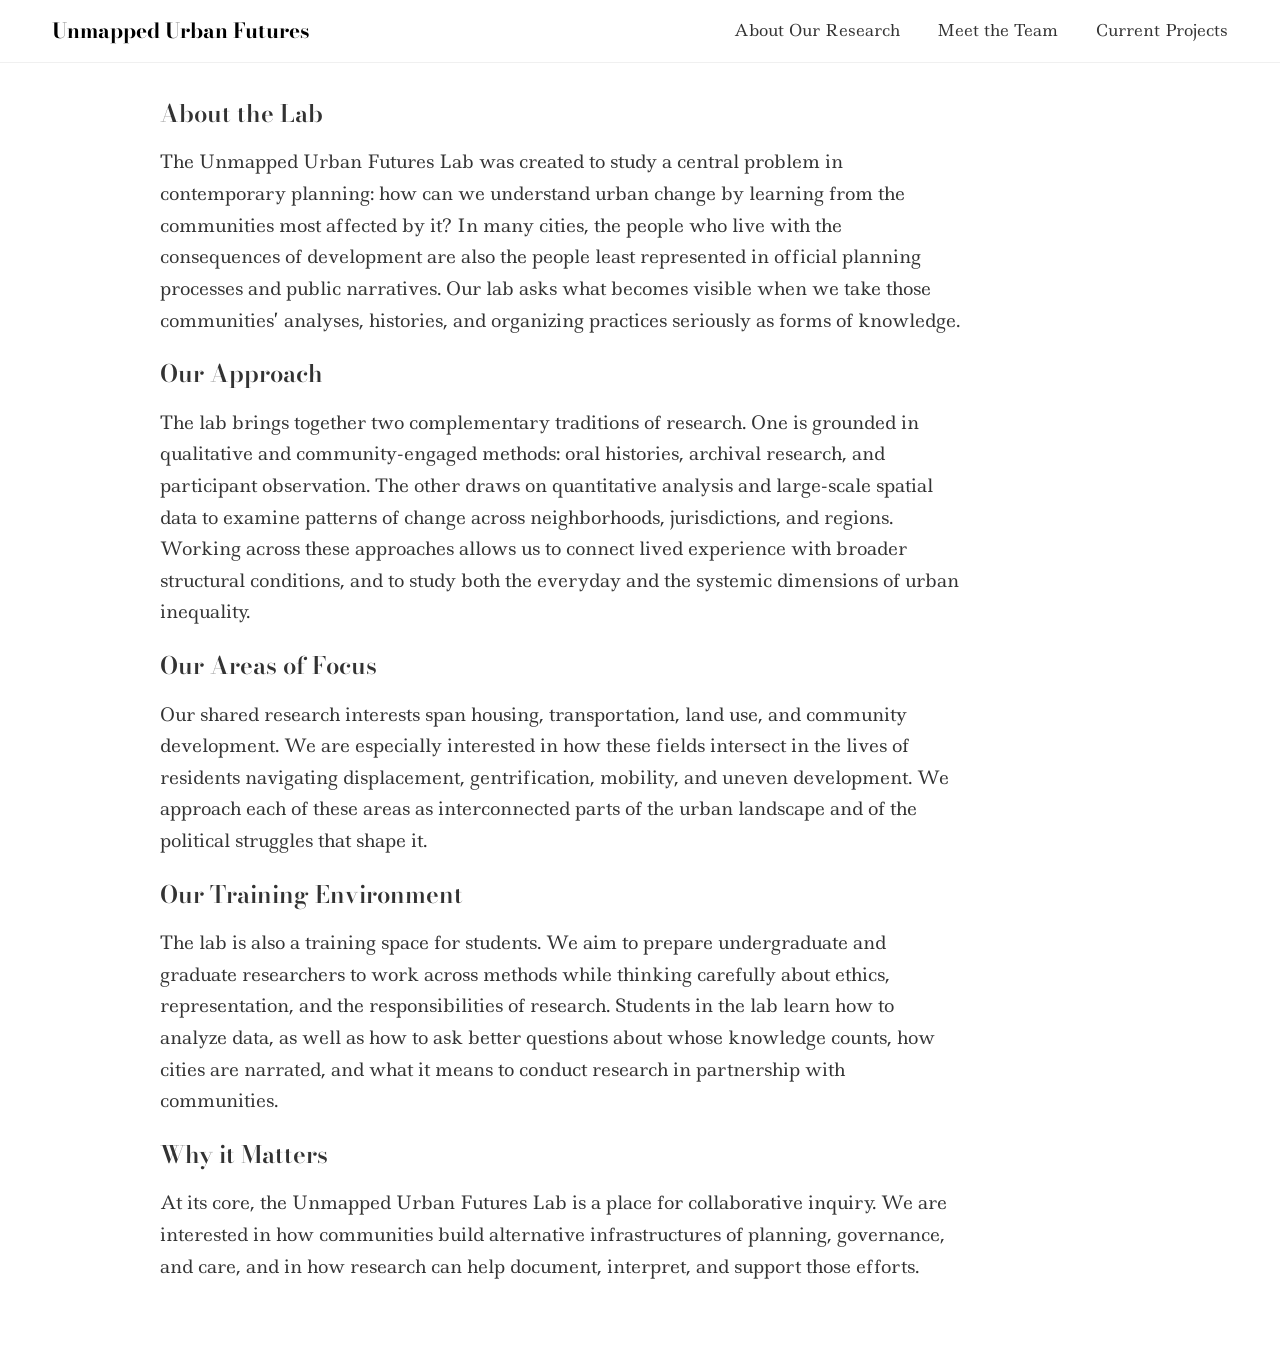
==== about.html @ 0a087bcb "Style Changes part 1" ====
<!DOCTYPE html>
<html lang="en">
<head>
    <meta charset="UTF-8">
    <meta name="viewport" content="width=device-width, initial-scale=1.0">
    <title>About Our Research | Unmapped Urban Futures</title>
    <link rel="stylesheet" href="styles.css">
</head>
<body>
    <header class="header">
        <nav class="navbar">
            <div class="container">
                <div class="nav-brand">
                    <a href="index.html#home">Unmapped Urban Futures</a>
                </div>
                <ul class="nav-menu">
                    <li><a href="about.html">About Our Research</a></li>
                    <li><a href="meet-the-team.html">Meet the Team</a></li>
                    <li><a href="index.html#projects">Current Projects</a></li>
                </ul>
            </div>
        </nav>
    </header>


<!-- About Section -->
    <section class="about" id="about">
        <div class="container">

            <div class="about-content">
                <h3>About the Lab</h3>
                <p>The Unmapped Urban Futures Lab was created to study a central problem in
                     contemporary planning: how can we understand urban change by learning from 
                     the communities most affected by it? In many cities, the people who live with 
                     the consequences of development are also the people least represented in 
                     official planning processes and public narratives. Our lab asks what becomes 
                     visible when we take those communities’ analyses, histories, and organizing practices 
                     seriously as forms of knowledge.</p>
                <h3>Our Approach</h3>
                <p>The lab brings together two complementary traditions of research. One is grounded in 
                    qualitative and community-engaged methods: oral histories, archival research, 
                    and participant observation. The other draws on quantitative analysis and large-scale 
                    spatial data to examine patterns of change across neighborhoods, jurisdictions, and
                     regions. Working across these approaches allows us to connect lived experience with 
                     broader structural conditions, and to study both the everyday and the systemic dimensions 
                     of urban inequality. </p>
                <h3>Our Areas of Focus</h3>
                <p>Our shared research interests span housing, transportation, land use, and community development.
                     We are especially interested in how these fields intersect in the lives of residents navigating
                      displacement, gentrification, mobility, and uneven development. We approach each of these
                       areas as interconnected parts of the urban landscape and of the political struggles that shape it. </p>
                <h3>Our Training Environment</h3>
                <p>The lab is also a training space for students. We aim to prepare undergraduate and graduate 
                    researchers to work across methods while thinking carefully about ethics, representation, and 
                    the responsibilities of research. Students in the lab learn how to analyze data, as well as 
                    how to ask better questions about whose knowledge counts, how cities are narrated, and what 
                    it means to conduct research in partnership with communities. </p>
                <h3>Why it Matters</h3>
                <p>At its core, the Unmapped Urban Futures Lab is a place for collaborative inquiry. 
                    We are interested in how communities build alternative infrastructures of planning, governance, 
                    and care, and in how research can help document, interpret, and support those efforts. </p>
            </div>
        </div>
    </section>
---- styles.css ----
@import url('https://fonts.googleapis.com/css2?family=Bodoni+Moda:opsz,wght@6..96,400;500;600;700;800&family=Ledger&display=swap');

/* Reset and Base Styles */
* {
    margin: 0;
    padding: 0;
    box-sizing: border-box;
}

html {
    scroll-behavior: smooth;
}


body {
    font-family: "Ledger", serif;
    font-weight: 400;
    font-style: normal;
    line-height: 1.6;
    color: #333;
    background-color: #ffffff;
}

.container {
    max-width: 1000px;
    margin: 0 auto;
    padding: 0 20px;
}

/* Typography */
h1,
h2,
h3,
h4,
.nav-brand a {
    font-family: "Bodoni Moda", serif;
    font-optical-sizing: auto;
    font-style: normal;
}

h1 {
    font-size: 3.5rem;
    font-weight: 700;
    line-height: 1.2;
    margin-bottom: 1rem;
    letter-spacing: -0.02em;
}

h2 {
    font-size: 2.5rem;
    font-weight: 700;
    margin-bottom: 1.5rem;
    letter-spacing: -0.01em;
}

h3 {
    font-size: 1.5rem;
    font-weight: 600;
    margin-bottom: 0.8rem;
}

p {
    font-size: 1.1rem;
    line-height: 1.8;
    margin-bottom: 1.2rem;
}

a {
    color: #0066cc;
    text-decoration: none;
    transition: opacity 0.3s ease;
}

a:hover {
    opacity: 0.7;
}

/* Header and Navigation */
.header {
    background-color: #ffffff;
    border-bottom: 1px solid #f0f0f0;
    position: sticky;
    top: 0;
    z-index: 100;
}

.navbar {
    padding: 0.9rem 0;
}

.navbar .container {
    display: flex;
    justify-content: space-between;
    align-items: center;
    max-width: 1200px;
    padding: 0 12px;
}

.nav-brand a {
    font-size: 1.3rem;
    font-weight: 700;
    color: #000;
    text-decoration: none;
}

.nav-menu {
    display: flex;
    list-style: none;
    gap: 2.35rem;
}

.nav-menu a {
    font-size: 1rem;
    color: #333;
    text-decoration: none;
    transition: color 0.3s ease;
}

.nav-menu a:hover {
    color: #0066cc;
}

/* Hero Section */
.hero {
    padding: 6rem 0;
    background-color: #1f2a30;
    background-image: linear-gradient(rgba(14, 22, 27, 0.55), rgba(14, 22, 27, 0.55)), url("https://i0.wp.com/thelalocal.org/wp-content/uploads/2024/08/DSF5275.jpg?fit=780%2C520&ssl=1");
    background-size: cover;
    background-position: center;
    background-repeat: no-repeat;
    text-align: center;
}

.hero h1 {
    font-size: 4rem;
    margin-bottom: 1.5rem;
    color: #ffffff;
    text-shadow: 0 2px 10px rgba(0, 0, 0, 0.35);
}

.tagline {
    font-size: 1.4rem;
    color: #f3f7f9;
    max-width: 700px;
    margin: 0 auto;
    font-weight: 400;
    letter-spacing: -0.005em;
    text-shadow: 0 1px 6px rgba(0, 0, 0, 0.3);
}

.hero-split {
    padding: 2rem 0 2rem;
    background: linear-gradient(180deg, #f7f4ef 0%, #ffffff 100%);
}

.hero-split .container {
    padding-left: 8px;
    padding-right: 20px;
}

.hero-split__inner {
    display: grid;
    grid-template-columns: minmax(0, 1.2fr) minmax(0, 0.8fr);
    gap: 2rem;
    align-items: stretch;
}

.carousel-container {
    position: relative;
    overflow: hidden;
    border-radius: 24px;
    padding: 0;
    background: transparent;
    box-shadow: none;
    min-height: clamp(300px, 40vw, 500px);
    max-width: 680px;
}

.carousel-track {
    position: relative;
    width: 100%;
    height: 100%;
    border-radius: 18px;
    overflow: hidden;
    background: #dfe5ea;
}

.carousel-slide {
    position: absolute;
    inset: 0;
    margin: 0;
    opacity: 0;
    transition: opacity 0.8s ease;
}

.carousel-slide.is-active {
    opacity: 1;
}

.carousel-slide img {
    width: 100%;
    height: 100%;
    display: block;
    object-fit: cover;
}

.hero-split__content {
    display: flex;
    flex-direction: column;
    justify-content: center;
    padding: 1.5rem 1rem;
    text-align: left;
    min-height: clamp(300px, 40vw, 500px);
}

.carousel-dots {
    position: absolute;
    left: 50%;
    bottom: 12px;
    transform: translateX(-50%);
    display: flex;
    gap: 0.55rem;
    z-index: 2;
}

.carousel-dot {
    width: 11px;
    height: 11px;
    border-radius: 50%;
    border: 1px solid rgba(255, 255, 255, 0.85);
    background: rgba(255, 255, 255, 0.45);
    cursor: pointer;
    transition: transform 0.2s ease, background-color 0.2s ease;
}

.carousel-dot:hover,
.carousel-dot:focus-visible {
    transform: scale(1.15);
    background: rgba(255, 255, 255, 0.9);
    outline: none;
}

.carousel-dot.is-active {
    background: #ffffff;
}

.hero-split__content h1 {
    font-size: clamp(2.8rem, 4.8vw, 4.8rem);
    line-height: 0.95;
    margin-bottom: 1.25rem;
    max-width: 9ch;
    color: #1f2a30;
    text-shadow: none;
}

.hero-split__content .tagline {
    font-size: clamp(1.1rem, 1.6vw, 1.35rem);
    color: #3b4348;
    max-width: 30rem;
    margin: 0;
    text-shadow: none;
}

@media (max-width: 860px) {
    .hero-split__inner {
        grid-template-columns: 1fr;
    }

    .hero-split__content {
        min-height: auto;
        padding: 0.5rem 0.25rem 0;
    }

    .hero-split__content h1 {
        max-width: none;
    }
}

@media (max-width: 640px) {
    .hero-split {
        padding-top: 1rem;
    }

    .carousel-container {
        padding: 0.75rem;
        border-radius: 20px;
    }

    .hero-split__content h1 {
        font-size: clamp(2.2rem, 12vw, 3.2rem);
    }
}


/* About Section */
.about {
    padding: 2rem 0 4rem;
    background-color: #ffffff;
}

.about-content {
    max-width: 800px;
}

.about-content p:last-child {
    margin-bottom: 0;
}

/* Research Section */
.research {
    padding: 4rem 0;
    background-color: #fafafa;
}

.research-grid {
    display: grid;
    grid-template-columns: repeat(auto-fit, minmax(280px, 1fr));
    gap: 2rem;
    margin-top: 2rem;
}

.research-item {
    padding: 2rem;
    background-color: #ffffff;
    border-radius: 4px;
    border-left: 4px solid #0066cc;
}

.research-item h3 {
    margin-bottom: 1rem;
}

.research-item p {
    font-size: 1rem;
    line-height: 1.7;
    margin-bottom: 0;
    color: #555;
}

/* Projects Section */
.projects {
    padding: 4rem 0;
    background-color: #ffffff;
}

.projects-grid {
    display: grid;
    grid-template-columns: repeat(auto-fit, minmax(300px, 1fr));
    gap: 2rem;
    margin-top: 2rem;
}

.project-card-link {
    display: block;
    text-decoration: none;
    color: inherit;
}

.project-card {
    background-color: #ffffff;
    border: 1px solid #e0e0e0;
    border-radius: 4px;
    overflow: hidden;
    transition: transform 0.3s ease, box-shadow 0.3s ease;
}

.project-card:hover {
    transform: translateY(-4px);
    box-shadow: 0 8px 16px rgba(0, 0, 0, 0.1);
}

.project-card-link:focus-visible .project-card {
    outline: 3px solid #0066cc;
    outline-offset: 2px;
}

.project-image {
    width: 100%;
    height: 220px;
    object-fit: cover;
    object-position: center;
    display: block;
    background-color: #e7ebef;
}

.project-card h3 {
    padding: 1.5rem 1.5rem 0.5rem 1.5rem;
    margin-bottom: 0.5rem;
}

.project-card p {
    padding: 0 1.5rem 1.5rem 1.5rem;
    font-size: 1rem;
    color: #666;
    margin-bottom: 0;
}

/* Project Detail Pages */
.project-hero {
    padding: 5rem 0;
    background-color: #1f2a30;
    background-size: cover;
    background-position: center;
    background-repeat: no-repeat;
    text-align: center;
}

.project-hero h1 {
    color: #ffffff;
    font-size: 3rem;
    margin-bottom: 1rem;
    text-shadow: 0 2px 10px rgba(0, 0, 0, 0.35);
}

.project-hero .tagline {
    max-width: 800px;
}

.project-hero-metro {
    background-image: linear-gradient(rgba(14, 22, 27, 0.58), rgba(14, 22, 27, 0.58)), url("images/LAMetroBoyleHeights.png");
}

.project-hero-710 {
    background-image: linear-gradient(rgba(14, 22, 27, 0.58), rgba(14, 22, 27, 0.58)), url("images/710Highway.jpg");
}

.project-body {
    padding: 4rem 0;
    background-color: #ffffff;
}

.project-body-content {
    max-width: 800px;
}

.project-body h2 {
    margin-bottom: 1rem;
}

.project-back-link {
    display: inline-block;
    margin-top: 1.5rem;
    font-weight: 600;
}

/* Researcher Profile Page */
.profile-hero {
    padding: 5rem 0;
    background-color: #1f2a30;
    background-image: linear-gradient(rgba(14, 22, 27, 0.58), rgba(14, 22, 27, 0.58)), url("images/AHernandez.jpg");
    background-size: cover;
    background-position: center;
    background-repeat: no-repeat;
    text-align: center;
}

.profile-kicker {
    text-transform: uppercase;
    letter-spacing: 0.1em;
    font-size: 0.8rem;
    margin-bottom: 0.8rem;
    color: #d8e3eb;
}

.profile-hero h1 {
    color: #ffffff;
    font-size: 3rem;
    margin-bottom: 1rem;
    text-shadow: 0 2px 10px rgba(0, 0, 0, 0.35);
}

.scholar-link {
    display: inline-block;
    margin-top: 1.25rem;
    padding: 0.55rem 0.95rem;
    border: 1px solid rgba(255, 255, 255, 0.6);
    border-radius: 4px;
    color: #ffffff;
    font-weight: 600;
}

.scholar-link:hover {
    opacity: 1;
    background-color: rgba(255, 255, 255, 0.12);
}

.profile-section {
    padding: 4rem 0;
    background-color: #ffffff;
}

/* Team Page */
.team-hero {
    padding: 4rem 0 2rem;
    background: linear-gradient(180deg, #f7f4ef 0%, #ffffff 100%);
}

.team-hero h1 {
    font-size: clamp(2.8rem, 4.8vw, 4.6rem);
    line-height: 0.95;
    margin-bottom: 1rem;
    color: #1f2a30;
    text-shadow: none;
}

.team-hero .tagline {
    color: #3b4348;
    max-width: 42rem;
    margin: 0;
    text-shadow: none;
}

.profile-section-alt {
    background-color: #fafafa;
}

.bio-layout {
    display: grid;
    grid-template-columns: 280px 1fr;
    gap: 2rem;
    align-items: start;
}

.bio-photo {
    width: 100%;
    max-width: 280px;
    height: 320px;
    object-fit: cover;
    border-radius: 6px;
    border: 1px solid #d9dfe4;
    background-color: #f1f3f5;
}

.bio-text p:last-child {
    margin-bottom: 0;
}

.profile-block {
    max-width: 820px;
}

.profile-block p:last-child {
    margin-bottom: 0;
}

/* People Section */
.people {
    padding: 4rem 0;
    background-color: #ffffff;
}

.people-content {
    max-width: 900px;
}

.people-content h3 {
    margin-bottom: 2rem;
}

.person-profile {
    display: grid;
    grid-template-columns: 140px 1fr;
    gap: 1.5rem;
    align-items: start;
    margin-bottom: 2.5rem;
}

.person-profile:last-child {
    margin-bottom: 0;
}

.person-photo {
    width: 140px;
    height: 140px;
    object-fit: cover;
    border-radius: 6px;
    border: 1px solid #d9dfe4;
    background-color: #f1f3f5;
}

.person-photo-link {
    display: inline-block;
}

.person-photo-link:focus-visible {
    outline: 3px solid #0066cc;
    outline-offset: 2px;
}

.person-details h4 {
    font-size: 1.35rem;
    margin-bottom: 0.8rem;
    font-weight: 600;
}

.person-profile-link {
    color: inherit;
    text-decoration: none;
}

.person-profile-link:hover {
    color: #0066cc;
}

.person-details p {
    margin-bottom: 0;
}

/* Partners Section */
.partners {
    padding: 4rem 0;
    background-color: #fafafa;
}

.partners-grid {
    display: grid;
    grid-template-columns: repeat(auto-fit, minmax(150px, 1fr));
    gap: 2rem;
    margin-top: 3rem;
    align-items: center;
}

.partner-logo {
    display: flex;
    align-items: center;
    justify-content: center;
    height: 100px;
    background-color: #ffffff;
    border-radius: 4px;
    border: 1px solid #e0e0e0;
    padding: 1rem;
}

.partner-logo img {
    max-width: 100%;
    max-height: 100%;
    object-fit: contain;
    opacity: 0.7;
    transition: opacity 0.3s ease;
}

.partner-logo:hover img {
    opacity: 1;
}

/* Footer */
.footer {
    background-color: #2a2a2a;
    color: #e0e0e0;
    padding: 3rem 0;
    margin-top: 2rem;
    border-top: 1px solid #444;
}

.footer-content p {
    font-size: 0.95rem;
    margin-bottom: 0.5rem;
    line-height: 1.6;
}

.footer-content a {
    color: #e0e0e0;
    text-decoration: none;
    transition: color 0.3s ease;
}

.footer-content a:hover {
    color: #ffffff;
}

.footer-content p:last-child {
    margin-bottom: 0;
}

/* Responsive Design */
@media (max-width: 768px) {
    h1 {
        font-size: 2.5rem;
    }

    h2 {
        font-size: 2rem;
    }

    .hero {
        padding: 3.5rem 0;
    }

    .hero h1 {
        font-size: 2.5rem;
    }

    .tagline {
        font-size: 1.1rem;
    }

    .nav-menu {
        gap: 1rem;
    }

    .nav-menu a {
        font-size: 0.9rem;
    }

    .about,
    .research,
    .projects,
    .people,
    .partners {
        padding: 3rem 0;
    }

    .research-grid,
    .projects-grid {
        gap: 1.5rem;
    }

    .partners-grid {
        grid-template-columns: repeat(auto-fit, minmax(120px, 1fr));
        gap: 1rem;
    }

    .project-hero {
        padding: 3.5rem 0;
    }

    .project-hero h1 {
        font-size: 2.25rem;
    }

    .project-body {
        padding: 3rem 0;
    }

    .profile-hero {
        padding: 3.5rem 0;
    }

    .profile-hero h1 {
        font-size: 2.2rem;
    }

    .profile-section {
        padding: 3rem 0;
    }

    .bio-layout {
        grid-template-columns: 200px 1fr;
        gap: 1.25rem;
    }

    .bio-photo {
        height: 240px;
    }

    .person-profile {
        grid-template-columns: 110px 1fr;
        gap: 1rem;
        margin-bottom: 2rem;
    }

    .person-photo {
        width: 110px;
        height: 110px;
    }
}

@media (max-width: 480px) {
    h1 {
        font-size: 2rem;
    }

    h2 {
        font-size: 1.5rem;
    }

    p {
        font-size: 1rem;
    }

    .hero {
        padding: 2.5rem 0;
    }

    .hero h1 {
        font-size: 2rem;
    }

    .tagline {
        font-size: 1rem;
    }

    .navbar .container {
        flex-direction: column;
        gap: 1rem;
        text-align: center;
    }

    .nav-menu {
        gap: 0.8rem;
        font-size: 0.8rem;
    }

    .about,
    .research,
    .projects,
    .people,
    .partners {
        padding: 1.5rem 0;
    }

    .research-grid,
    .projects-grid {
        grid-template-columns: 1fr;
    }

    .partners-grid {
        grid-template-columns: repeat(2, 1fr);
    }

    .person-profile {
        grid-template-columns: 1fr;
        gap: 0.8rem;
    }

    .person-photo {
        width: 120px;
        height: 120px;
    }

    .project-hero {
        padding: 2.5rem 0;
    }

    .project-hero h1 {
        font-size: 1.85rem;
    }

    .project-body {
        padding: 2rem 0;
    }

    .profile-hero {
        padding: 2.5rem 0;
    }

    .profile-hero h1 {
        font-size: 1.85rem;
    }

    .profile-section {
        padding: 1.8rem 0;
    }

    .bio-layout {
        grid-template-columns: 1fr;
        gap: 1rem;
    }

    .bio-photo {
        width: 200px;
        height: 220px;
    }
}
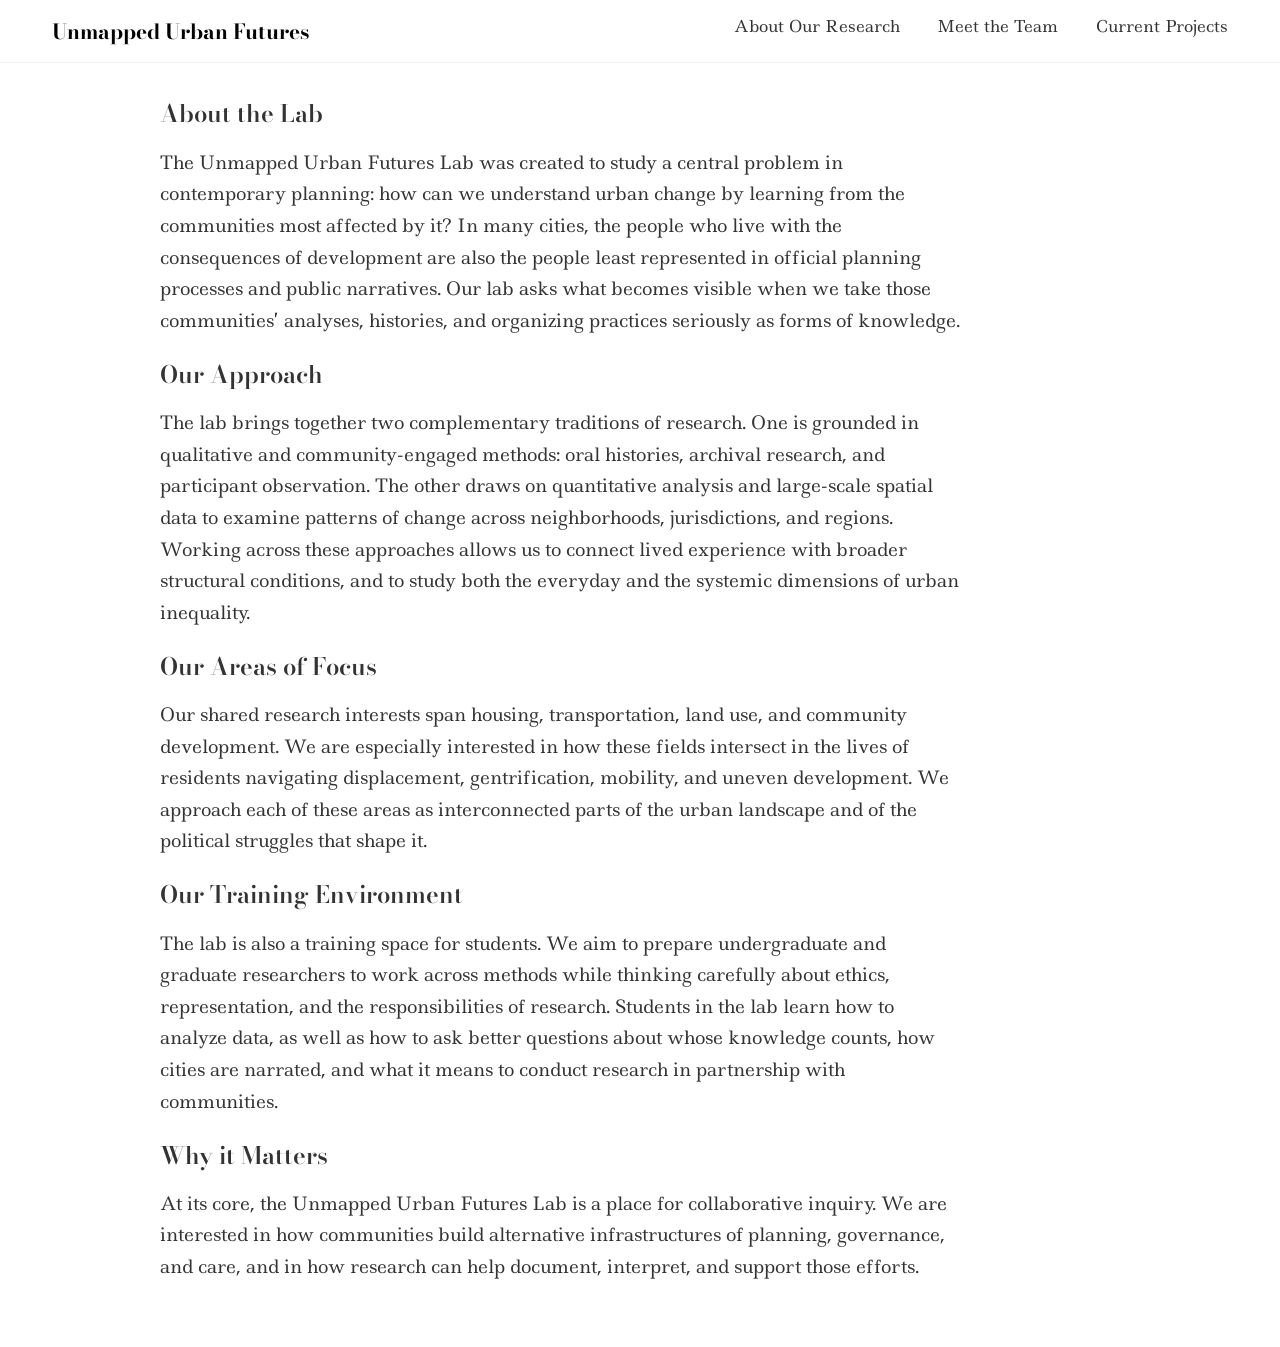
==== commit f4f92112: "Current Projects Page and some updates" ====
--- a/about.html
+++ b/about.html
@@ -16,7 +16,7 @@
                 <ul class="nav-menu">
                     <li><a href="about.html">About Our Research</a></li>
                     <li><a href="meet-the-team.html">Meet the Team</a></li>
-                    <li><a href="index.html#projects">Current Projects</a></li>
+                    <li><a href="current-projects.html">Current Projects</a></li>
                 </ul>
             </div>
         </nav>
--- a/styles.css
+++ b/styles.css
@@ -75,6 +75,16 @@
     opacity: 0.7;
 }
 
+/* Lists */
+ol {
+    margin-left: 2.5rem;
+    padding-left: 1rem;
+}
+
+li {
+    margin-bottom: 0.5rem;
+}
+
 /* Header and Navigation */
 .header {
     background-color: #ffffff;
